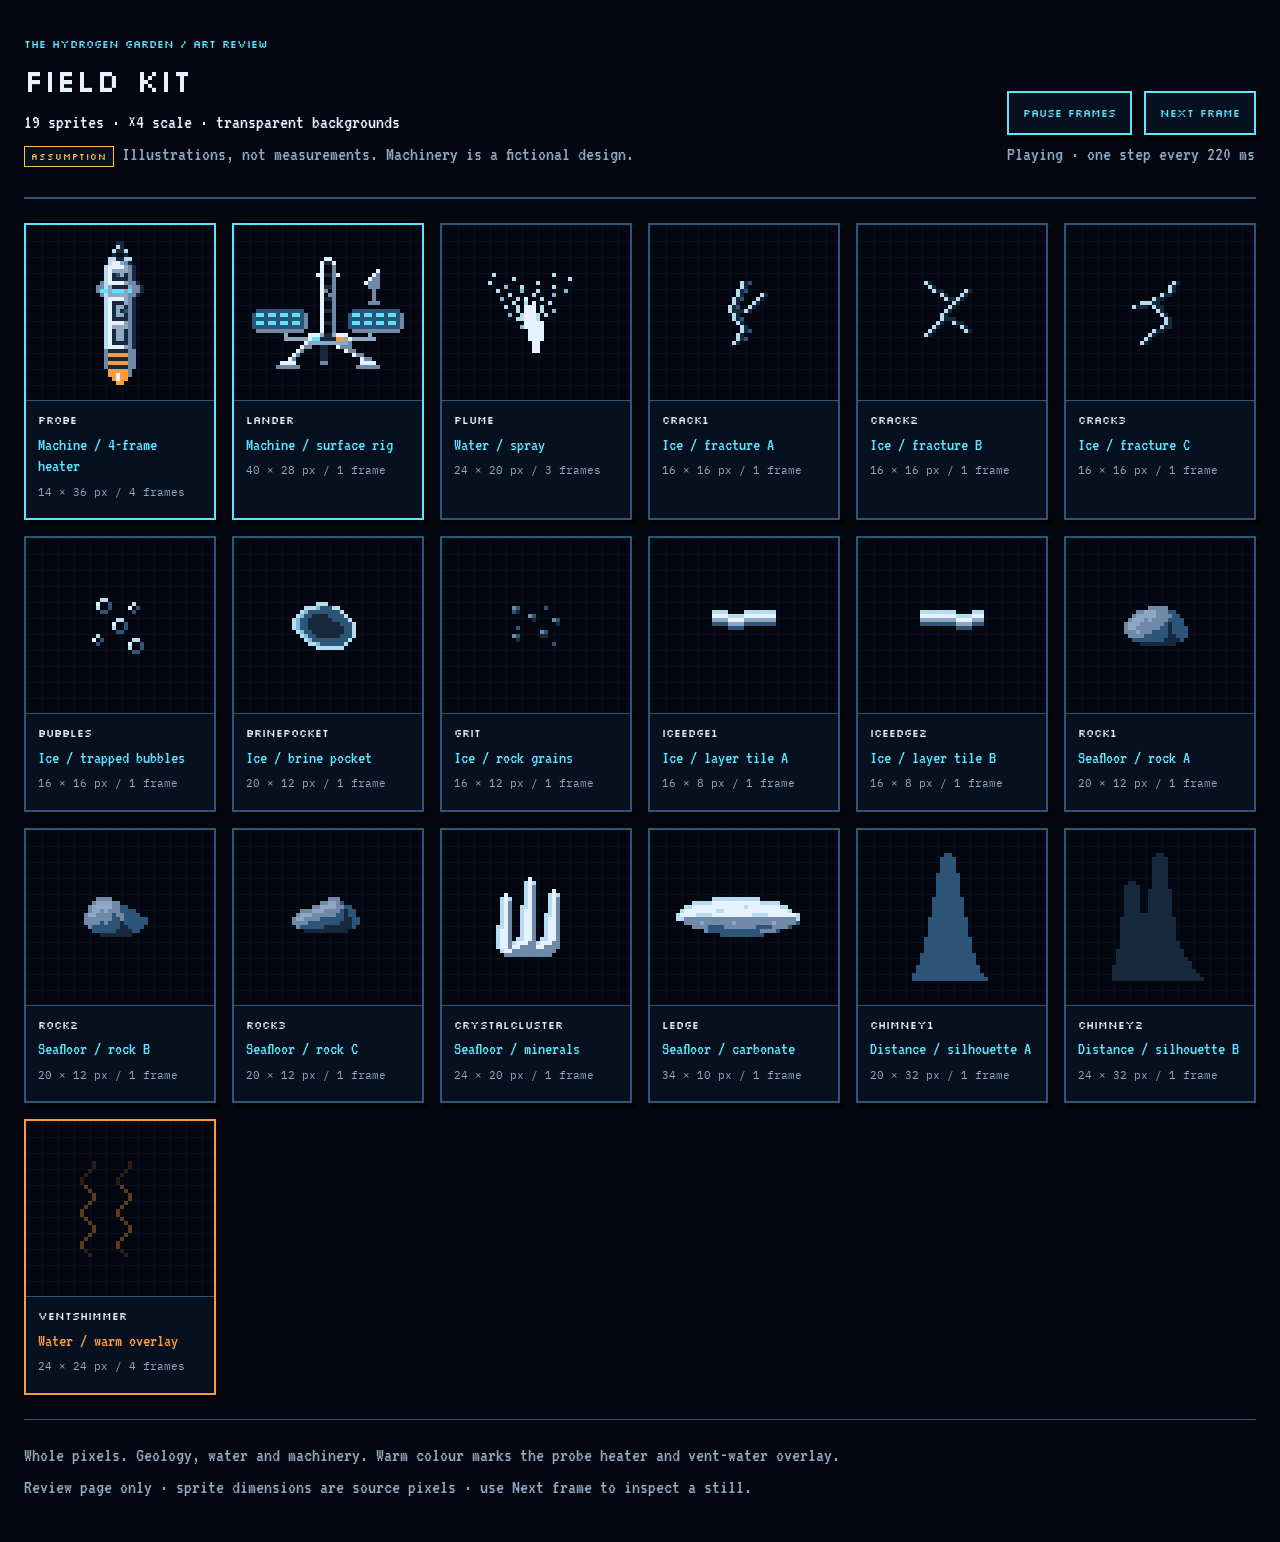
==== docs/sprite-preview.html @ 88d5810c "Add pixel-art sprite library and sprite preview page" ====
<!doctype html>
<html lang="en">
<head>
  <meta charset="utf-8">
  <meta name="viewport" content="width=device-width, initial-scale=1">
  <title>Field kit · Hydrogen Garden sprite review</title>
  <link rel="icon" href="data:,">
  <link rel="preconnect" href="https://fonts.googleapis.com">
  <link rel="preconnect" href="https://fonts.gstatic.com" crossorigin>
  <link href="https://fonts.googleapis.com/css2?family=IBM+Plex+Mono:wght@400;500&family=VT323&family=Silkscreen&display=swap" rel="stylesheet">
  <link rel="stylesheet" href="../css/style.css">
  <style>
    #spritePreview { max-width: 1280px; margin: 0 auto; padding: 36px 24px; color: var(--ink); }
    #spritePreview * { box-sizing: border-box; }
    #spritePreview header { display: flex; justify-content: space-between; gap: 24px; align-items: flex-end; border-bottom: 2px solid var(--line); padding-bottom: 24px; margin-bottom: 24px; }
    #spritePreview .kicker { color: var(--accent); font: 11px/1.5 var(--px); text-transform: uppercase; margin: 0 0 8px; }
    #spritePreview h1 { font: 32px/1.2 var(--px); text-transform: uppercase; margin: 0 0 10px; }
    #spritePreview p { font: 20px/1.3 var(--body); margin: 6px 0; }
    #spritePreview .note { color: var(--muted); }
    #spritePreview .chip { display: inline-block; background: var(--panel-solid); color: var(--assume); border: 1px solid var(--assume); font: 9px/1.5 var(--px); padding: 3px 6px; }
    #spritePreview button { min-height: 44px; padding: 10px 14px; color: var(--accent); background: var(--panel-solid); border: 2px solid var(--accent); box-shadow: var(--shadow-px); font: 11px/1.4 var(--px); cursor: pointer; white-space: nowrap; }
    #spritePreview button:focus-visible { outline: 3px solid var(--assume); outline-offset: 4px; }
    #spritePreview .controls { display: flex; flex-wrap: wrap; gap: 12px; }
    #spritePreview .gallery { display: grid; grid-template-columns: repeat(auto-fit, minmax(190px, 1fr)); gap: 16px; }
    #spritePreview article { min-width: 0; background: var(--panel-solid); border: 2px solid var(--line); box-shadow: var(--shadow-px); }
    #spritePreview article.machine { border-color: var(--accent); }
    #spritePreview article.warm { border-color: var(--vent); }
    #spritePreview .board { height: 176px; display: grid; place-items: center; overflow: hidden; border-bottom: 1px solid var(--line); background-color: var(--bg); background-image: linear-gradient(var(--panel-solid) 1px, transparent 1px), linear-gradient(90deg, var(--panel-solid) 1px, transparent 1px); background-size: 16px 16px; }
    #spritePreview canvas { image-rendering: pixelated; image-rendering: crisp-edges; display: block; }
    #spritePreview .caption { padding: 12px; }
    #spritePreview h2 { font: 11px/1.4 var(--px); color: var(--ink); margin: 0 0 6px; overflow-wrap: anywhere; }
    #spritePreview .meta { font: 11px/1.5 var(--mono); color: var(--muted); }
    #spritePreview .group { font: 18px/1.2 var(--body); color: var(--accent); }
    #spritePreview .warm .group { color: var(--vent); }
    #spritePreview footer { margin-top: 24px; border-top: 1px solid var(--line); padding-top: 16px; }
    #spritePreview #playState { color: var(--muted); }
    @media (max-width: 700px) {
      #spritePreview { padding: 24px 16px; }
      #spritePreview header { flex-direction: column; align-items: flex-start; }
      #spritePreview h1 { font-size: 24px; }
    }
    @media (prefers-reduced-motion: reduce) {
      #spritePreview *, #spritePreview *::before, #spritePreview *::after { animation: none !important; transition: none !important; }
    }
  </style>
</head>
<body>
  <main id="spritePreview">
    <header>
      <div>
        <p class="kicker">The Hydrogen Garden / art review</p>
        <h1>Field kit</h1>
        <p id="inventory">Pixel sprites · ×4 scale · transparent backgrounds</p>
        <p class="note"><span class="chip">Assumption</span> Illustrations, not measurements. Machinery is a fictional design.</p>
      </div>
      <div>
        <div class="controls">
          <button type="button" id="pause" aria-pressed="false">Pause frames</button>
          <button type="button" id="step">Next frame</button>
        </div>
        <p id="playState" role="status">Playing · one step every 220 ms</p>
      </div>
    </header>
    <div class="gallery" id="gallery"></div>
    <footer>
      <p class="note">Whole pixels. Geology, water and machinery. Warm colour marks the probe heater and vent-water overlay.</p>
      <p class="note">Review page only · sprite dimensions are source pixels · use Next frame to inspect a still.</p>
    </footer>
  </main>
  <script src="../js/sprites.js"></script>
  <script>
    (function () {
      'use strict';
      const reduced = matchMedia('(prefers-reduced-motion: reduce)');
      const groups = {
        probe: 'Machine / 4-frame heater', lander: 'Machine / surface rig', plume: 'Water / spray',
        crack1: 'Ice / fracture A', crack2: 'Ice / fracture B', crack3: 'Ice / fracture C',
        bubbles: 'Ice / trapped bubbles', brinePocket: 'Ice / brine pocket', grit: 'Ice / rock grains',
        iceEdge1: 'Ice / layer tile A', iceEdge2: 'Ice / layer tile B', rock1: 'Seafloor / rock A',
        rock2: 'Seafloor / rock B', rock3: 'Seafloor / rock C', crystalCluster: 'Seafloor / minerals',
        ledge: 'Seafloor / carbonate', chimney1: 'Distance / silhouette A', chimney2: 'Distance / silhouette B',
        ventShimmer: 'Water / warm overlay'
      };
      const gallery = document.getElementById('gallery');
      const pause = document.getElementById('pause');
      const state = document.getElementById('playState');
      let frame = 0, timer = 0, paused = reduced.matches;
      const tiles = Sprites.list.map(function (name) {
        const size = Sprites.size(name);
        const card = document.createElement('article');
        if (name === 'probe' || name === 'lander') card.className = 'machine';
        if (name === 'ventShimmer') card.className = 'warm';
        const board = document.createElement('div'); board.className = 'board';
        const canvas = document.createElement('canvas');
        canvas.width = size.w * 4; canvas.height = size.h * 4;
        canvas.setAttribute('role', 'img'); canvas.setAttribute('aria-label', groups[name]);
        board.appendChild(canvas);
        const caption = document.createElement('div'); caption.className = 'caption';
        const heading = document.createElement('h2'); heading.textContent = name;
        const group = document.createElement('p'); group.className = 'group'; group.textContent = groups[name];
        const meta = document.createElement('p'); meta.className = 'meta';
        meta.textContent = size.w + ' × ' + size.h + ' px / ' + size.frames + (size.frames === 1 ? ' frame' : ' frames');
        caption.append(heading, group, meta); card.append(board, caption); gallery.appendChild(card);
        return { name: name, canvas: canvas, ctx: canvas.getContext('2d') };
      });
      document.getElementById('inventory').textContent = Sprites.list.length + ' sprites · ×4 scale · transparent backgrounds';
      function draw() {
        tiles.forEach(function (tile) {
          tile.ctx.clearRect(0, 0, tile.canvas.width, tile.canvas.height);
          Sprites.draw(tile.ctx, tile.name, frame, 0, 0, 4, false);
        });
      }
      function schedule() {
        clearInterval(timer);
        const stopped = paused || reduced.matches;
        pause.setAttribute('aria-pressed', String(stopped));
        pause.textContent = reduced.matches ? 'Reduced motion' : stopped ? 'Play frames' : 'Pause frames';
        pause.disabled = reduced.matches;
        state.textContent = reduced.matches ? 'Reduced motion · manual steps only' : stopped ? 'Paused · frame step ' + frame : 'Playing · one step every 220 ms';
        if (!stopped && !document.hidden) timer = setInterval(function () { frame++; draw(); }, 220);
      }
      pause.addEventListener('click', function () { paused = !paused; schedule(); });
      document.getElementById('step').addEventListener('click', function () { paused = true; frame++; draw(); schedule(); });
      reduced.addEventListener('change', function () { if (reduced.matches) { frame = 0; draw(); } schedule(); });
      document.addEventListener('visibilitychange', schedule);
      draw(); schedule();
    })();
  </script>
</body>
</html>
---- css/style.css ----
/* The Hydrogen Garden: pixel / CRT look */
:root {
  --ink: #e6f2ff;
  --muted: #8ea7c2;
  --dim: #7089a6;              /* passes WCAG AA (>=4.8:1) on every background it is used on */
  --panel: rgba(5, 12, 24, 0.82);
  --panel-solid: #07101e;
  --line: #2c5578;
  --accent: #5de4ff;
  --pink: #ff5d8f;
  --evidence: #4fe0a6;
  --assume: #ffc24d;
  --fiction: #b9a2ff;
  --bg: #04070f;
  --vent: #ff9a3d;              /* warm vent heat / energy (garden only) */
  --vent-glow: rgba(255, 154, 61, 0.35);
  --shadow-px: 4px 4px 0 rgba(0, 0, 0, 0.55);   /* hard pixel drop shadow */
  --px: 'Silkscreen', 'Courier New', monospace;
  --body: 'VT323', 'IBM Plex Mono', ui-monospace, monospace;
  --mono: 'IBM Plex Mono', ui-monospace, 'Courier New', monospace;
  --chamfer: polygon(5px 0, calc(100% - 5px) 0, 100% 5px, 100% calc(100% - 5px), calc(100% - 5px) 100%, 5px 100%, 0 calc(100% - 5px), 0 5px);
}

/* Shared pixel panel: use for any boxed UI (labels, cards, widgets) */
.px-panel {
  background: var(--panel-solid);
  border: 2px solid var(--line);
  box-shadow: var(--shadow-px), inset 0 0 0 2px rgba(255, 255, 255, 0.03);
}

* { box-sizing: border-box; }
html, body { margin: 0; }
body {
  background: var(--bg);
  color: var(--ink);
  font-family: var(--body);
  font-size: 19px;
  line-height: 1.3;
  overflow-x: hidden;
  -webkit-font-smoothing: none;
  font-variant-ligatures: none;   /* Pixelify's "fi" ligature looks like an "A" */
  font-feature-settings: "liga" 0, "calt" 0;
}
button, input, select, textarea { font-variant-ligatures: none; font-feature-settings: "liga" 0, "calt" 0; }
::selection { background: var(--accent); color: var(--bg); }

#scene {
  position: fixed; inset: 0;
  width: 100vw; height: 100vh;
  image-rendering: pixelated;
  image-rendering: crisp-edges;
  z-index: 0;
}
.scanlines {
  position: fixed; inset: 0; pointer-events: none; z-index: 1;
  background:
    repeating-linear-gradient(to bottom, rgba(255,255,255,0.035) 0 1px, transparent 1px 3px),
    radial-gradient(ellipse at center, transparent calc(55% - var(--dk, 0) * 15%), rgba(0,0,0,calc(0.55 + var(--dk, 0) * 0.25)) 100%);
}
/* breakthrough / arrival flash */
.flash { position: fixed; inset: 0; pointer-events: none; z-index: 4; opacity: 0; }
.flash.ice { background: radial-gradient(circle at 50% 42%, rgba(220,248,255,0.85), rgba(93,228,255,0.25) 45%, transparent 75%); animation: flash-out .55s steps(6) both; }
.flash.warm { background: radial-gradient(ellipse at 50% 100%, rgba(255,170,90,0.45), transparent 70%); animation: flash-out 1.2s steps(8) both; }
@keyframes flash-out { 0% { opacity: 1; } 100% { opacity: 0; } }
#scene.pulse { animation: scene-pulse .35s steps(3); }
@keyframes scene-pulse { 0% { transform: scale(1.025); } 100% { transform: none; } }
#spacer { width: 1px; }

/* ---------- world layer (moves with the camera) ---------- */
#world {
  position: fixed; top: 0; left: 0; width: 100%;
  z-index: 2; will-change: transform;
}

/* ---------- hero ---------- */
.hero {
  position: absolute; top: 0; left: 0; right: 0;
  height: 75vh;
  display: flex; flex-direction: column; align-items: center;
  padding: 9vh 16px 0; text-align: center;
}
.hero-kicker {
  font-family: var(--px); font-size: 11px; letter-spacing: 0.18em;
  color: var(--accent); margin: 0 0 10px; text-transform: uppercase;
}
.hero-title {
  font-family: var(--px); font-weight: 400;
  font-size: clamp(30px, 7.4vw, 82px); line-height: 1; margin: 0;
  color: #e4f8ff; text-transform: uppercase; letter-spacing: 0.02em;
  text-shadow: 3px 0 var(--pink), -3px 0 #29d3ff;
}
/* title moment: letters drop in, then the colour split settles and a slow glow pulses */
.hero-title { text-wrap: balance; }
.hero-title .tw { display: inline-block; white-space: nowrap; }
.hero-title .tl {
  display: inline-block;
  animation: tl-drop .5s steps(5) both, tl-glow 3.2s steps(8) 1.6s infinite;
  animation-delay: calc(var(--i) * 45ms), calc(1.6s + var(--i) * 60ms);
}
@keyframes tl-drop {
  0%   { transform: translateY(-0.9em); opacity: 0; text-shadow: 8px 0 var(--pink), -8px 0 #29d3ff; }
  60%  { transform: translateY(0.08em); opacity: 1; }
  100% { transform: none; opacity: 1; text-shadow: 3px 0 var(--pink), -3px 0 #29d3ff; }
}
@keyframes tl-glow {
  0%, 70%, 100% { text-shadow: 3px 0 var(--pink), -3px 0 #29d3ff; }
  80% { text-shadow: 3px 0 var(--pink), -3px 0 #29d3ff, 0 0 18px rgba(93,228,255,0.85); }
}
.hero-kicker { text-wrap: balance; }
.hero-hook {
  font-family: var(--px); font-size: clamp(15px, 2.2vw, 24px); line-height: 1.35; letter-spacing: 0.04em;
  color: var(--ink); text-transform: uppercase; margin: 18px 0 0;
  animation: hook-in .4s steps(4) 1s both;
}
.hero-hook span { color: var(--assume); }
@keyframes hook-in { from { opacity: 0; transform: translateY(6px); } to { opacity: 1; transform: none; } }

/* bobbing scroll cue at the bottom of the hero */
.scroll-cue {
  position: absolute; left: 50%; bottom: -10vh; transform: translateX(-50%);
  display: flex; flex-direction: column; align-items: center; gap: 6px;
  background: none; border: 0; cursor: pointer; padding: 6px 10px; color: var(--accent);
  animation: cue-bob 1.4s steps(2) infinite;
}
.scroll-cue-txt { font-family: var(--px); font-size: 12px; letter-spacing: 0.2em; text-transform: uppercase; }
.scroll-cue-arrows { display: flex; flex-direction: column; align-items: center; gap: 3px; }
.scroll-cue-arrows i {
  width: 14px; height: 7px; display: block; background: var(--accent);
  clip-path: polygon(0 0, 100% 0, 50% 100%);
  animation: cue-blink 1.2s steps(1) infinite;
}
.scroll-cue-arrows i:nth-child(2) { animation-delay: .2s; opacity: .7; }
.scroll-cue-arrows i:nth-child(3) { animation-delay: .4s; opacity: .45; }
@keyframes cue-bob { 50% { transform: translate(-50%, 6px); } }
@keyframes cue-blink { 50% { background: #b8f4ff; } }
.scroll-cue:focus-visible { outline: 2px solid var(--assume); outline-offset: 3px; }

.hero-sub {
  font-family: var(--body); color: var(--ink); opacity: 0.92;
  margin: 18px 0 14px; max-width: 34em; font-size: clamp(19px, 2vw, 23px); line-height: 1.25;
}
.hero-chips {
  list-style: none; display: flex; gap: 8px; flex-wrap: wrap; justify-content: center;
  padding: 0; margin: 0 0 22px;
}
.hero-chips li {
  font-family: var(--px); font-size: 10px; letter-spacing: 0.1em; text-transform: uppercase;
  color: var(--muted); border: 1px solid var(--line); padding: 3px 8px;
}
.hero-note { color: var(--muted); font-size: 18px; margin: 14px 0 0; }
.hero-disclaimer {
  color: var(--dim); font-size: 16px; line-height: 1.2; max-width: 46em; margin: 8px 0 0;
}
.plus {
  display: inline-block; font-family: var(--px); color: var(--bg); background: var(--accent);
  padding: 0 4px; line-height: 1.3;
}

.btn-pixel {
  font-family: var(--px); font-size: clamp(13px, 1.8vw, 17px); letter-spacing: 0.12em;
  text-transform: uppercase; color: var(--ink);
  background: #0c2238;
  border: 2px solid var(--accent);
  padding: 14px 30px; cursor: pointer;
  box-shadow: 4px 4px 0 #0a3a4d, inset 0 -4px 0 rgba(0,0,0,0.35), inset 0 2px 0 rgba(255,255,255,0.12);
  transition: background .1s, transform .08s steps(2), box-shadow .08s steps(2);
}
.btn-pixel:hover { background: #12324f; }
.btn-pixel:active { transform: translate(4px, 4px); box-shadow: 0 0 0 #0a3a4d, inset 0 4px 0 rgba(0,0,0,0.35); }
#beginBtn { animation: btn-bob 1.6s steps(2) infinite; }
@keyframes btn-bob { 50% { transform: translateY(-3px); } }
#beginBtn:active { animation: none; }
.btn-pixel:focus-visible, .marker-btn:focus-visible, .hud-link:focus-visible, .tick:focus-visible, .card-close:focus-visible {
  outline: 2px solid var(--assume); outline-offset: 3px;
}

/* ---------- depth markers ---------- */
.marker {
  position: absolute; transform: translateY(-50%);
  max-width: min(40vw, 380px);
}
.marker.left  { left: max(16px, 4vw); }
.marker.right { right: calc(3vw + 112px); text-align: right; }
.marker.center { left: 50%; transform: translate(-50%, 0); text-align: center; max-width: min(80vw, 520px); }

.marker-btn, .marker-txt {
  display: inline-flex; align-items: center; gap: 10px;
  font: inherit; font-size: 19px; line-height: 1.15; color: var(--ink); text-align: inherit;
  background: rgba(5, 12, 24, 0.9);
  border: 2px solid var(--line);
  box-shadow: var(--shadow-px);
  padding: 7px 12px;
}
.marker-btn { cursor: pointer; transition: border-color .1s, background .1s, transform .08s steps(2), box-shadow .08s steps(2); }
.marker-btn:hover { border-color: var(--accent); background: #0b1d33; transform: translate(-2px, -2px); box-shadow: 6px 6px 0 rgba(0,0,0,0.55); }
.marker-btn:active { transform: translate(2px, 2px); box-shadow: 2px 2px 0 rgba(0,0,0,0.55); }
.marker-btn:hover .tag-plus, .marker-btn:focus-visible .tag-plus { animation: plus-wiggle .4s steps(4) infinite; }
.marker-btn:focus-visible { border-color: var(--assume); transform: translate(-2px, -2px); box-shadow: 6px 6px 0 rgba(0,0,0,0.55); }
@keyframes plus-wiggle { 25% { transform: rotate(-12deg) scale(1.15); } 75% { transform: rotate(12deg) scale(1.15); } }
.marker-btn.is-seen { border-color: #1d3a57; }
.marker-btn.is-seen .tag-plus { background: var(--dim); animation: none; }
.marker.right .marker-btn { flex-direction: row-reverse; }

.marker .rule { display: none; }
.marker .tag-plus {
  flex: none; font-family: var(--px); font-size: 11px; line-height: 1;
  color: var(--bg); background: var(--accent); padding: 3px 5px 2px;
  box-shadow: 2px 2px 0 #0a3a4d;
  animation: plus-blink 1.2s steps(1) infinite;
}
@keyframes plus-blink { 50% { background: #b8f4ff; } }
.marker.zone .marker-btn, .marker.zone .marker-txt {
  font-family: var(--px); font-size: clamp(12px, 1.5vw, 16px); letter-spacing: 0.06em;
  color: var(--accent); text-transform: uppercase; line-height: 1.35;
  border-color: var(--accent); background: rgba(4, 16, 30, 0.94);
}
.marker.level .marker-btn { border-color: var(--pink); }
.marker.level .lv {
  flex: none; font-family: var(--px); font-size: 10px; letter-spacing: 0.08em;
  color: #2a0b16; background: var(--pink); padding: 3px 6px 2px;
  box-shadow: 2px 2px 0 #5a1730;
}

/* ---------- end section ---------- */
.end { position: absolute; left: 0; right: 0; padding: 0 16px 10vh; }
.end-panel {
  max-width: 860px; margin: 0 auto;
  background: rgba(5, 11, 22, 0.96);
  border: 2px solid var(--accent);
  box-shadow: 8px 8px 0 rgba(0,0,0,0.6), 0 0 0 2px #04070f;
  padding: clamp(18px, 4vw, 40px);
}
.end-title {
  font-family: var(--px); font-weight: 400; text-transform: uppercase; color: var(--accent);
  font-size: clamp(20px, 3.4vw, 32px); margin: 0 0 8px; line-height: 1.15;
}
.end h3 {
  font-family: var(--px); font-weight: 400; font-size: 13px; letter-spacing: 0.1em;
  text-transform: uppercase; color: var(--assume); margin: 26px 0 8px;
}
.end-lead { color: var(--muted); margin: 0 0 12px; }
.end ul, .end ol { padding-left: 1.2em; margin: 0; }
.end li { margin: 0 0 6px; }
.end-cols { display: grid; grid-template-columns: 1fr 1fr; gap: 8px 28px; }
.flow {
  list-style: none; padding: 0 !important; display: flex; flex-wrap: wrap; gap: 6px; align-items: stretch;
}
.flow li {
  display: flex; flex-direction: column; gap: 2px;
  border: 1px solid var(--line); padding: 6px 10px; margin: 0 !important; position: relative;
}
.flow li:not(:last-child)::after {
  content: "→"; position: absolute; right: -14px; top: 50%; transform: translateY(-50%);
  color: var(--accent); z-index: 1;
}
.flow li:not(:last-child) { margin-right: 10px !important; }
.flow-k { font-family: var(--px); font-size: 9px; letter-spacing: 0.1em; color: var(--pink); text-transform: uppercase; }
.sources li { font-family: var(--mono); font-size: 12.5px; color: #c9d8ea; }
.sources a, .card a { color: var(--accent); word-break: break-word; }
.src-type {
  font-family: var(--px); font-size: 9px; letter-spacing: 0.08em; text-transform: uppercase;
  border: 1px solid var(--dim); color: var(--muted); padding: 1px 5px; margin-left: 6px; white-space: nowrap;
}
.small { font-size: 16px; color: var(--muted); }
#topBtn { margin-top: 24px; }

/* ---------- HUD ---------- */
#hud { position: fixed; inset: 0; pointer-events: none; z-index: 5; transition: opacity .4s; }
#hud.is-hidden { opacity: 0; }
#hud .hud-gauges, #hud .ruler { transition: opacity .3s; }
#hud.at-end .hud-gauges, #hud.at-end .ruler { opacity: 0; pointer-events: none; }
#hud.at-end .tick { pointer-events: none; }
#hud.is-hidden * { pointer-events: none !important; }
.hud-box {
  position: absolute; pointer-events: auto;
  background: var(--panel); border: 2px solid var(--line);
  box-shadow: var(--shadow-px), inset 0 0 0 2px rgba(255,255,255,0.03);
  padding: 8px 12px;
}
.hud-label {
  display: block; font-family: var(--px); font-size: 9px; letter-spacing: 0.16em;
  text-transform: uppercase; color: var(--muted);
}
.hud-depth { top: 14px; left: 14px; min-width: 150px; }
.hud-value { display: block; font-family: var(--px); font-size: 24px; color: var(--accent); line-height: 1.15; }
.hud-zone { display: block; font-family: var(--px); font-size: 10px; letter-spacing: 0.08em; color: var(--pink); text-transform: uppercase; }
.hud-link {
  top: 14px; right: 14px; font-family: var(--px); font-size: 11px; letter-spacing: 0.12em;
  text-transform: uppercase; color: var(--ink); text-decoration: none;
}
.hud-link:hover { border-color: var(--accent); }
.hud-found { top: 14px; right: 130px; padding: 6px 12px; pointer-events: none; }
.found-val { display: block; font-family: var(--px); font-size: 16px; color: var(--muted); line-height: 1.1; }
.found-val b { font-weight: 400; color: var(--assume); }
.found-bar { display: block; height: 4px; margin-top: 4px; background: #0d1d30; border: 1px solid #1d3a57; }
.found-bar i { display: block; height: 100%; width: 0; background: var(--assume); transition: width .3s steps(4); }
.hud-found.all .found-bar i { background: var(--evidence); }
.hud-found.bump { animation: found-bump .3s steps(3); }

/* microscope prompt shown when you reach the garden */
.scope-hint {
  position: absolute; left: 50%; bottom: 104px; transform: translateX(-50%);
  pointer-events: auto; cursor: pointer; max-width: calc(100vw - 32px);
  font: inherit; font-size: 19px; line-height: 1.2; color: var(--bg);
  background: var(--accent); border: 2px solid #b8f4ff; padding: 8px 14px;
  box-shadow: 4px 4px 0 #0a3a4d; animation: hint-in .3s steps(3) both, hint-bob 1.4s steps(2) .3s infinite;
}
.scope-hint[hidden] { display: none; }
.scope-hint:hover { background: #b8f4ff; }
.scope-hint:focus-visible { outline: 2px solid var(--assume); outline-offset: 3px; }
@keyframes hint-in { from { opacity: 0; transform: translate(-50%, 10px); } to { opacity: 1; transform: translate(-50%, 0); } }
@keyframes hint-bob { 50% { transform: translate(-50%, -4px); } }

/* end screen: discoveries + what you missed */
.discoveries { margin: 24px 0 8px; padding: 16px 18px; }
.discoveries h3 { margin-top: 0 !important; }
.disc-n { color: var(--ink); margin-left: 8px; }
.disc-head { margin: 4px 0 10px; color: var(--accent); cursor: pointer; width: fit-content; }
.disc-head::marker { color: var(--assume); }
.disc-head:focus-visible { outline: 2px solid var(--assume); outline-offset: 2px; }
.missed.none-left .disc-head { color: var(--evidence); cursor: default; list-style: none; }
.missed-list { display: flex; flex-wrap: wrap; gap: 8px; }
.missed-btn {
  font: inherit; font-size: 17px; line-height: 1.15; color: var(--ink); cursor: pointer; text-align: left;
  background: #0b1d33; border: 2px dashed var(--line); padding: 5px 10px;
}
.missed-btn::before { content: "? "; color: var(--assume); }
.missed-btn:hover { border-color: var(--accent); border-style: solid; }
.missed-btn:focus-visible { outline: 2px solid var(--assume); outline-offset: 2px; }
.hud-found.all { border-color: var(--evidence); }
.hud-found.all .found-val b { color: var(--evidence); }
@keyframes found-bump { 50% { transform: translateY(-4px) scale(1.08); border-color: var(--assume); } }

.hud-gauges {
  bottom: 14px; left: 14px; display: grid; grid-template-columns: repeat(3, minmax(110px, 1fr)); gap: 14px;
}
.gauge-val { display: block; font-family: var(--px); font-size: 14px; color: var(--ink); white-space: nowrap; }
.gauge-bar { display: block; height: 6px; background: #0d1d30; margin: 4px 0 3px; border: 1px solid #1d3a57; }
.gauge-bar i { display: block; height: 100%; width: 0; background: var(--accent); }
#tempBar { background: linear-gradient(90deg, #5d9dff, #ffb15d); }
#lightBar { background: #ffe58a; }
.gauge-sub { display: block; font-size: 15px; line-height: 1.1; color: var(--muted); white-space: nowrap; }

.ruler { position: absolute; top: 76px; bottom: 120px; right: 18px; width: 120px; pointer-events: none; }
.ruler-track { position: absolute; right: 0; top: 0; bottom: 0; width: 4px; background: #0d1d30; border: 1px solid #1d3a57; }
.ruler-track i { position: absolute; left: 0; right: 0; top: 0; height: 0; background: rgba(93,228,255,0.35); }
.ruler-track b {
  position: absolute; right: -6px; width: 14px; height: 6px; background: var(--pink);
  transform: translateY(-50%); top: 0;
}
.tick {
  position: absolute; right: 10px; transform: translateY(-50%);
  pointer-events: auto; cursor: pointer;
  font-family: var(--px); font-size: 9px; letter-spacing: 0.08em; text-transform: uppercase;
  color: var(--muted); background: rgba(4, 8, 16, 0.78); border: 0; padding: 3px 5px 2px; white-space: nowrap;
}
.tick::after { content: " —"; color: var(--dim); }
.tick:hover { color: var(--accent); }

/* ---------- science card ---------- */
.card {
  position: fixed; z-index: 10; right: 16px; top: 50%; transform: translateY(-50%);
  width: min(470px, calc(100vw - 32px)); max-height: min(80vh, 740px); overflow-y: auto;
  background: var(--panel-solid); border: 2px solid var(--accent);
  padding: 0 20px 20px;
  box-shadow: 6px 6px 0 rgba(0,0,0,0.6), 0 0 0 2px #04070f, 0 0 40px rgba(93,228,255,0.15);
  animation: card-pop .22s steps(4) both;
  scrollbar-color: var(--line) transparent; scrollbar-width: thin;
}
@keyframes card-pop {
  from { transform: translateY(-50%) scale(0.85); opacity: 0; }
  to   { transform: translateY(-50%) scale(1); opacity: 1; }
}
.card[hidden] { display: none; }
.card-head {
  position: sticky; top: 0; z-index: 1;
  display: flex; justify-content: space-between; align-items: center; gap: 10px;
  margin: 0 -20px; padding: 10px 12px 10px 20px;
  background: repeating-linear-gradient(90deg, #0d2a40 0 4px, #0b2438 4px 8px);
  border-bottom: 2px solid var(--accent);
}
.card-tags { display: flex; gap: 6px; flex-wrap: wrap; }
.chip {
  font-family: var(--px); font-size: 9px; letter-spacing: 0.1em; text-transform: uppercase;
  padding: 3px 7px 2px; color: #04110b;
}
.chip.evidence { background: var(--evidence); }
.chip.assumption { background: var(--assume); color: #1d1300; }
.chip.fiction { background: var(--fiction); color: #120a2a; }
.card-close {
  font: 14px var(--px); color: var(--ink); background: #3a1424; border: 2px solid var(--pink);
  width: 32px; height: 32px; cursor: pointer; flex: none; box-shadow: 2px 2px 0 #000;
}
.card-close:hover { background: var(--pink); color: var(--bg); }
.card-close:active { transform: translate(2px, 2px); box-shadow: none; }
.card-title { font-family: var(--px); font-weight: 400; font-size: 18px; line-height: 1.25; color: var(--accent); margin: 14px 0 10px; text-transform: uppercase; }
.card-body { font-size: 20px; line-height: 1.3; }
.card-body p, .card-sec li { max-width: 62ch; }
.term { font-weight: 400; color: #ffffff; background: rgba(93,228,255,0.14); padding: 0 3px; box-shadow: inset 0 -2px 0 rgba(93,228,255,0.55); }
.card-sec h4 { font-size: 11px !important; }
.end-lead, .end-cols li, .end-panel > p, .disc-head { max-width: 68ch; }   /* not Codex's widgets */
.card-body p { margin: 0 0 10px; }
.card-body .eq {
  font-family: var(--mono); font-weight: 600; text-align: center; color: var(--ink);
  border: 1px dashed var(--line); padding: 8px; background: #0a1628;
}
.card-sec { margin-top: 14px; padding-left: 10px; border-left: 3px solid; }
.card-sec.ev { border-color: var(--evidence); }
.card-sec.as { border-color: var(--assume); }
.card-sec h4 { font-family: var(--px); font-weight: 400; font-size: 10px; letter-spacing: 0.12em; text-transform: uppercase; margin: 0 0 6px; }
.card-sec.ev h4 { color: var(--evidence); }
.card-sec.as h4 { color: var(--assume); }
.card-sec ul { margin: 0; padding-left: 1.1em; }
.card-sec li { margin-bottom: 4px; font-size: 19px; line-height: 1.25; }
.card-src { margin-top: 14px; font-size: 17px; color: var(--muted); }
.card-src li { font-family: var(--mono); font-size: 12px; }
.card-src ol { padding-left: 1.2em; margin: 4px 0 0; }

.coins { margin: 6px 0 12px; display: grid; gap: 6px; }
.coin-row { display: grid; grid-template-columns: 112px 1fr 64px; align-items: center; gap: 8px; font-size: 17px; }
.coin-bar { height: 10px; background: #0d1d30; border: 1px solid #1d3a57; }
.coin-bar i { display: block; height: 100%; min-width: 2px; background: var(--assume); }
.coin-n { text-align: right; font-family: var(--px); font-size: 11px; color: var(--assume); }
.coin-note { font-size: 16px; color: var(--muted); margin: -4px 0 10px; }

/* checkpoint pop-up */
.toast {
  position: absolute; top: 18%; left: 50%; transform: translateX(-50%);
  display: flex; flex-direction: column; align-items: center; gap: 2px;
  background: rgba(4, 12, 22, 0.92); border: 2px solid var(--evidence);
  box-shadow: var(--shadow-px); padding: 8px 18px 10px; text-align: center; pointer-events: none;
}
.toast[hidden] { display: none; }
.toast.show { animation: toast-in 2.2s steps(1) both, toast-pop .2s steps(3); }
.toast-k { font-family: var(--px); font-size: 9px; letter-spacing: 0.18em; text-transform: uppercase; color: var(--evidence); }
.toast-k::before { content: "✓ "; }
.toast-main { font-family: var(--px); font-size: 18px; color: var(--ink); text-transform: uppercase; letter-spacing: 0.06em; }
.toast-sub { font-size: 18px; color: var(--muted); line-height: 1; }
@keyframes toast-pop { from { transform: translate(-50%, 8px) scale(0.9); } to { transform: translate(-50%, 0); } }
@keyframes toast-in { 0%, 85% { opacity: 1; } 90% { opacity: 0.5; } 100% { opacity: 0; } }

.btn-link {
  margin-top: 14px; background: none; border: 0; cursor: pointer; padding: 4px 6px;
  font: inherit; font-size: 18px; color: var(--accent); text-decoration: underline dashed; text-underline-offset: 4px;
}
.btn-link:hover { color: #b8f4ff; }
.btn-link[hidden] { display: none; }
.btn-link:focus-visible { outline: 2px solid var(--assume); outline-offset: 3px; }

/* ---------- microscope ---------- */
body.over-creature { cursor: zoom-in; }
.btn-small { font-size: 11px; padding: 9px 14px; letter-spacing: 0.08em; }
.scope-open { display: block; margin: 0 0 14px; }
.scope {
  position: fixed; inset: 0; z-index: 20;
  display: grid; place-items: center; padding: 16px;
  background: rgba(2, 4, 10, 0.72);
  background-image: radial-gradient(rgba(93,228,255,0.06) 1px, transparent 1px);
  background-size: 6px 6px;
}
.scope[hidden] { display: none; }
.scope-box {
  width: min(860px, 100%); max-height: calc(100vh - 32px); overflow-y: auto;
  border-color: var(--accent); padding: 0 22px 22px;
  box-shadow: 8px 8px 0 rgba(0,0,0,0.6), 0 0 0 2px #04070f;
}
.scope.is-open .scope-box { animation: scope-in .25s steps(5) both; }
@keyframes scope-in { from { transform: scale(0.8); opacity: 0; } to { transform: none; opacity: 1; } }
.scope-head {
  display: flex; justify-content: space-between; align-items: center;
  margin: 0 -22px 18px; padding: 10px 12px 10px 22px;
  background: repeating-linear-gradient(90deg, #0d2a40 0 4px, #0b2438 4px 8px);
  border-bottom: 2px solid var(--accent);
}
.scope-kicker { font-family: var(--px); font-size: 11px; letter-spacing: 0.12em; text-transform: uppercase; color: var(--accent); }
.scope-grid { display: grid; grid-template-columns: auto 1fr; gap: 26px; align-items: start; }
.scope-lens-wrap { text-align: center; }
.scope-lens {
  width: 360px; height: 360px; border-radius: 50%; overflow: hidden; position: relative;
  border: 6px solid #2a3b4f;
  box-shadow: 0 0 0 4px #121c28, 0 0 0 8px #3d5670, 6px 10px 0 8px rgba(0,0,0,0.5);
}
.scope-lens::after {          /* glass glare + edge vignette */
  content: ""; position: absolute; inset: 0; border-radius: 50%; pointer-events: none;
  background:
    radial-gradient(ellipse 14% 6% at 28% 18%, rgba(255,255,255,0.07) 0 60%, transparent 61%),
    radial-gradient(circle, transparent 62%, rgba(0,0,0,0.55) 100%);
}
.scope-lens canvas { width: 100%; height: 100%; display: block; image-rendering: pixelated; image-rendering: crisp-edges; }
.scope-scale { font-size: 16px; color: var(--muted); margin: 14px 0 0; max-width: 360px; }
.scope-name { font-family: var(--px); font-weight: 400; font-size: 26px; color: var(--accent); text-transform: uppercase; margin: 0 0 10px; line-height: 1.1; }
.scope-lines { margin: 14px 0 0; padding-left: 1.1em; font-size: 20px; line-height: 1.25; }
.scope-lines li { margin-bottom: 8px; }
.scope-eq {
  font-family: var(--mono); font-weight: 600; text-align: center; font-size: 15px;
  border: 1px dashed var(--line); padding: 8px; background: #0a1628; margin: 6px 0 0;
}
.scope-legend { list-style: none; padding: 0; margin: 14px 0 18px; display: flex; flex-wrap: wrap; gap: 6px 18px; font-size: 18px; color: var(--muted); }
.scope-legend li { display: flex; align-items: center; gap: 8px; }
.sw { width: 12px; height: 12px; display: inline-block; box-shadow: 2px 2px 0 #000; }
.sw-h2 { background: #5de4ff; }
.sw-ch4 { background: transparent; border: 2px solid #e6f2ff; }
.sw-cil { background: #ffb3c6; }
.sw-food { background: #4fe0a6; }
.sw-spine { background: #f2ecff; }
.sw-shell { background: repeating-linear-gradient(90deg, #b7a2ff 0 3px, #8f78db 3px 6px); }

@media (max-width: 760px) {
  .scope { padding: 0; align-items: end; }
  .scope-box { max-height: 92vh; padding: 0 16px 20px; border-width: 2px 0 0; }
  .scope.is-open .scope-box { animation: sheet-up .22s steps(4) both; }
  .scope-head { margin: 0 -16px 14px; padding: 8px 10px 8px 16px; }
  .scope-grid { grid-template-columns: 1fr; gap: 14px; }
  .scope-lens { width: min(62vw, 260px); height: min(62vw, 260px); margin: 0 auto; }
  .scope-scale { margin: 10px auto 0; font-size: 15px; }
  .scope-name { font-size: 20px; }
  .scope-lines { font-size: 18px; }
}

/* ---------- small screens ---------- */
@media (max-width: 700px) {
  body { font-size: 18px; }
  .hero { padding-top: 6vh; }
  .hero-chips { display: none; }
  .hero-hook { margin-top: 14px; }
  .hero-sub { margin: 12px 0 14px; }
  .scroll-cue { bottom: -4vh; }
  .marker, .marker.left, .marker.right { max-width: calc(100vw - 56px); }
  .marker.left { left: 12px; }
  .marker.right { right: 12px; }
  .marker .rule { display: none; }
  .marker-btn, .marker-txt { font-size: 18px; padding: 6px 10px; gap: 8px; box-shadow: 3px 3px 0 rgba(0,0,0,0.55); }
  .marker.zone .marker-btn, .marker.zone .marker-txt { font-size: 12px; }
  .hud-depth { top: 8px; left: 8px; min-width: 0; padding: 5px 9px; }
  .hud-value { font-size: 17px; }
  .hud-link { top: 8px; right: 8px; font-size: 10px; padding: 6px 9px; }
  .hud-found { top: 44px; right: 8px; padding: 4px 8px; }
  /* On phones the end panel is full width, so the top HUD boxes would cover its text */
  #hud .hud-depth, #hud .hud-link, #hud .hud-found { transition: opacity .3s; }
  #hud.at-end .hud-depth, #hud.at-end .hud-link, #hud.at-end .hud-found { opacity: 0; pointer-events: none; }
  .hud-found .hud-label { display: none; }
  .found-val { font-size: 12px; }
  .found-val::before { content: "★ "; color: var(--assume); }
  .scope-hint { bottom: 70px; font-size: 17px; width: max-content; }
  .hud-gauges { left: 8px; right: 8px; bottom: 8px; grid-template-columns: repeat(3, 1fr); gap: 8px; padding: 5px 9px; }
  .gauge-val { font-size: 11px; }
  .gauge-bar { margin: 3px 0 0; height: 5px; }
  .gauge-sub { display: none; }
  .ruler { display: none; }
  .end-cols { grid-template-columns: 1fr; }
  .card {
    right: 0; left: 0; top: auto; bottom: 0; transform: none; width: 100%; max-height: 74vh;
    border-width: 2px 0 0; padding: 0 16px 24px;
    animation: sheet-up .22s steps(4) both;
  }
  .card-head { margin: 0 -16px; padding: 8px 10px 8px 16px; }
  .card-body { font-size: 19px; }
  .coin-row { grid-template-columns: 92px 1fr 52px; }
}
@keyframes sheet-up { from { transform: translateY(40%); opacity: 0; } to { transform: none; opacity: 1; } }

@media (prefers-reduced-motion: reduce) {
  *, *::before, *::after { transition: none !important; animation: none !important; }
}
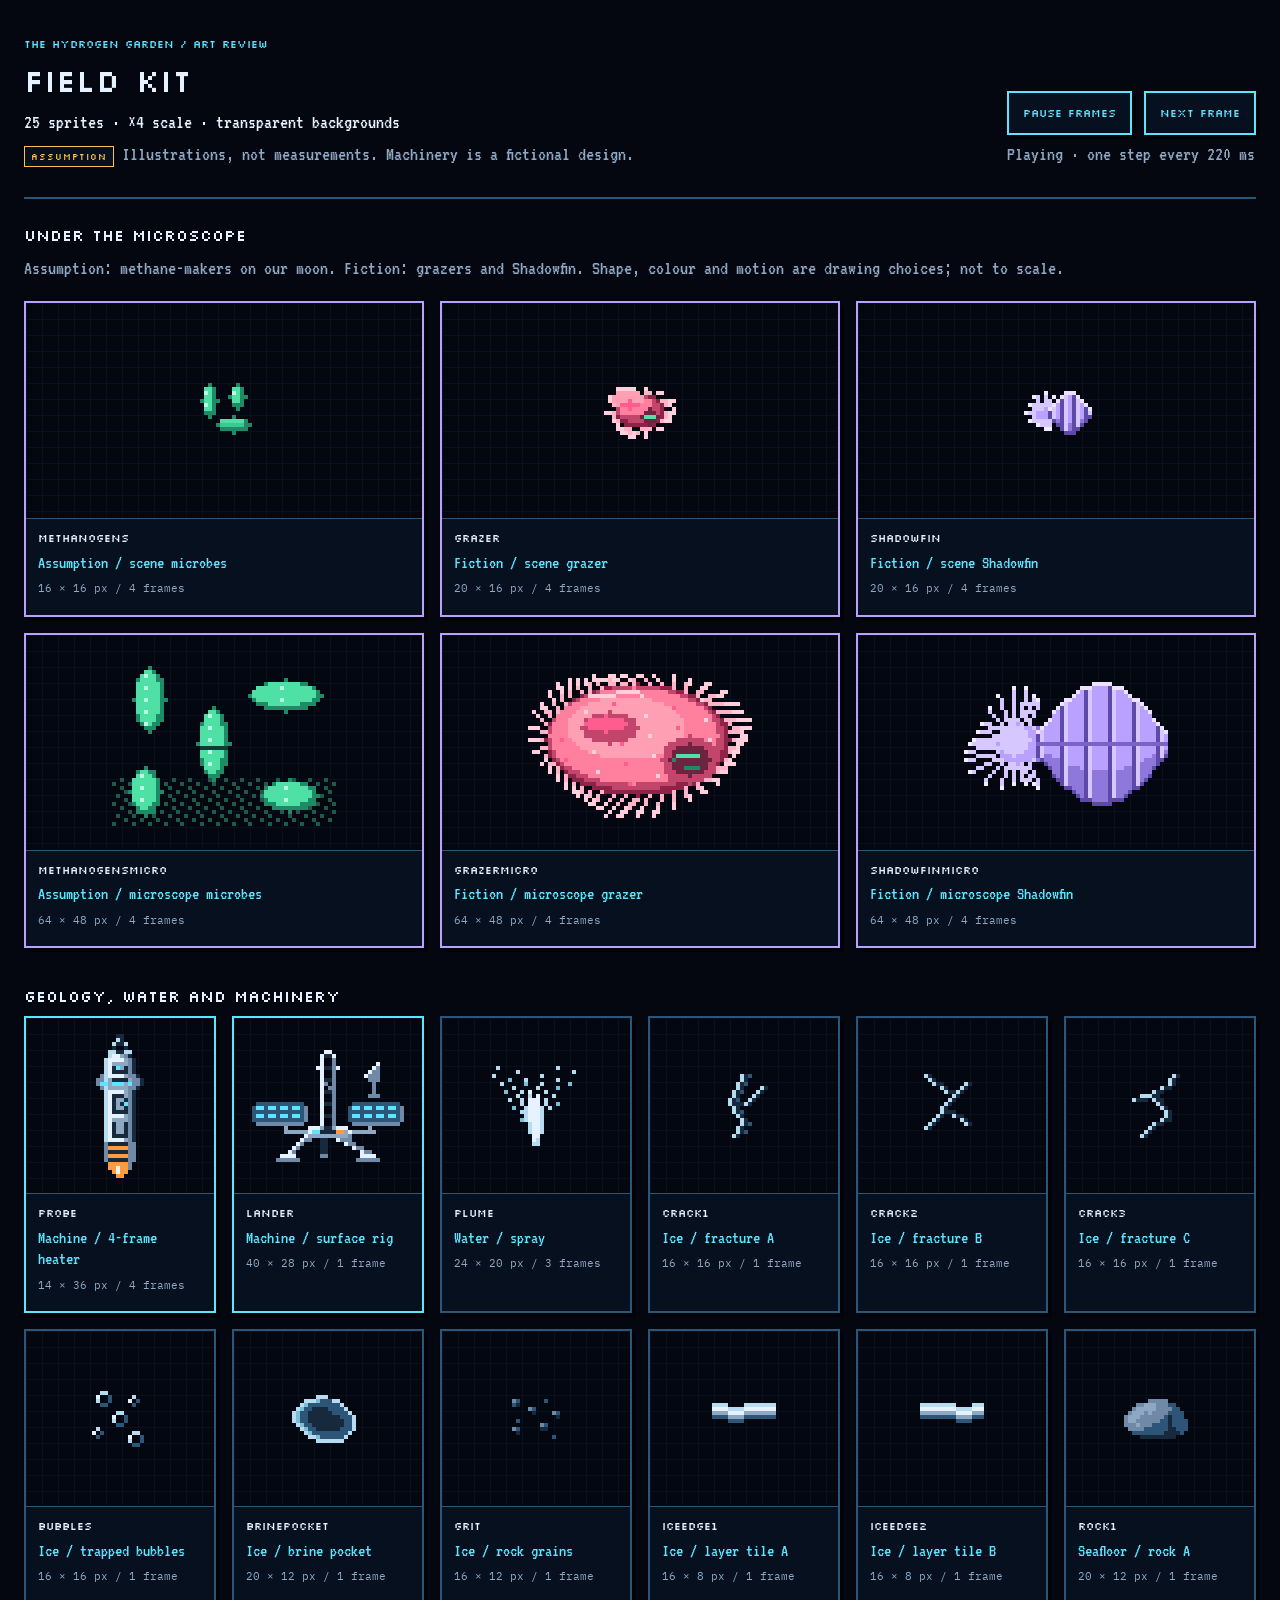
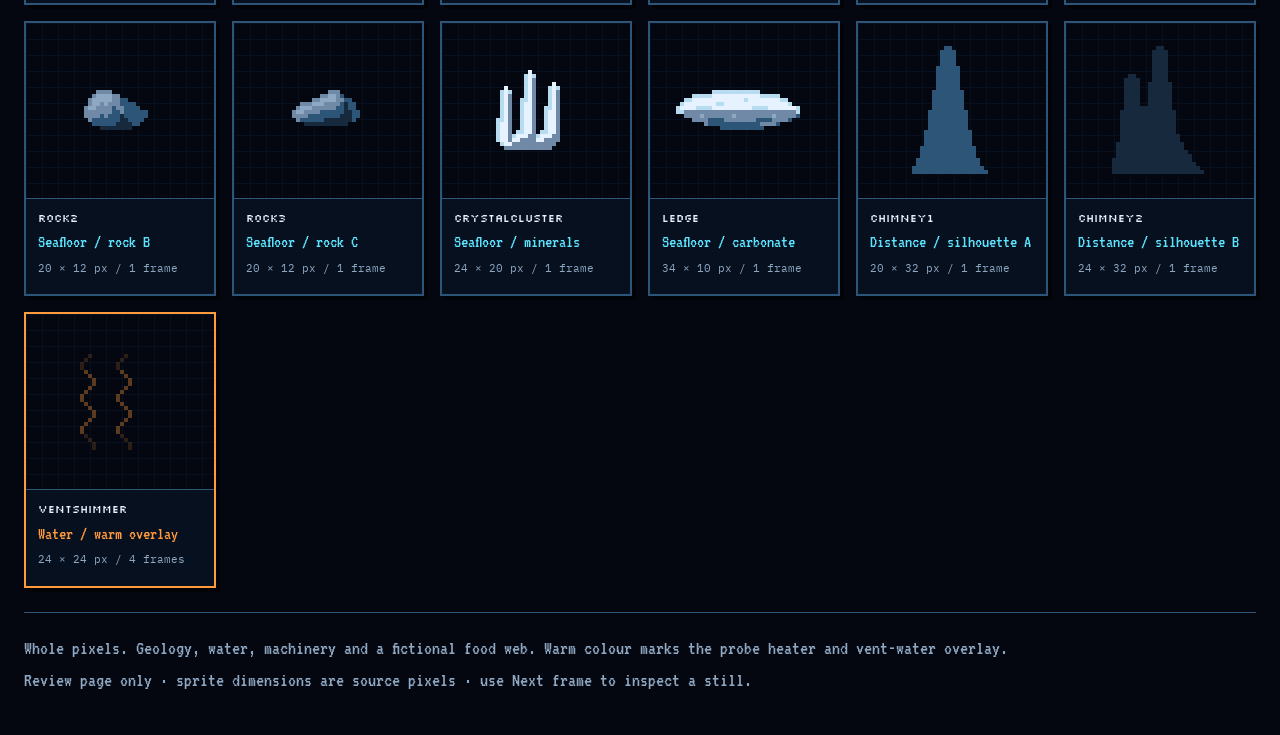
==== commit 76d4a90c: "Creature sprites and quiz result saving/copy for the user test" ====
--- a/docs/sprite-preview.html
+++ b/docs/sprite-preview.html
@@ -32,9 +32,17 @@
     #spritePreview .meta { font: 11px/1.5 var(--mono); color: var(--muted); }
     #spritePreview .group { font: 18px/1.2 var(--body); color: var(--accent); }
     #spritePreview .warm .group { color: var(--vent); }
+    #spritePreview .creature-gallery { display: grid; grid-template-columns: repeat(3, minmax(0, 1fr)); gap: 16px; margin: 20px 0 36px; }
+    #spritePreview .creature-gallery .board { height: 216px; }
+    #spritePreview .creature-gallery article { border-color: var(--fiction); }
+    #spritePreview .section-title { font: 16px/1.5 var(--px); margin: 24px 0 8px; }
     #spritePreview footer { margin-top: 24px; border-top: 1px solid var(--line); padding-top: 16px; }
     #spritePreview #playState { color: var(--muted); }
+    @media (max-width: 1000px) {
+      #spritePreview .creature-gallery { grid-template-columns: repeat(2, minmax(0, 1fr)); }
+    }
     @media (max-width: 700px) {
+      #spritePreview .creature-gallery { grid-template-columns: 1fr; }
       #spritePreview { padding: 24px 16px; }
       #spritePreview header { flex-direction: column; align-items: flex-start; }
       #spritePreview h1 { font-size: 24px; }
@@ -61,9 +69,13 @@
         <p id="playState" role="status">Playing · one step every 220 ms</p>
       </div>
     </header>
+    <h2 class="section-title">Under the microscope</h2>
+    <p class="note">Assumption: methane-makers on our moon. Fiction: grazers and Shadowfin. Shape, colour and motion are drawing choices; not to scale.</p>
+    <div class="creature-gallery" id="creatures"></div>
+    <h2 class="section-title">Geology, water and machinery</h2>
     <div class="gallery" id="gallery"></div>
     <footer>
-      <p class="note">Whole pixels. Geology, water and machinery. Warm colour marks the probe heater and vent-water overlay.</p>
+      <p class="note">Whole pixels. Geology, water, machinery and a fictional food web. Warm colour marks the probe heater and vent-water overlay.</p>
       <p class="note">Review page only · sprite dimensions are source pixels · use Next frame to inspect a still.</p>
     </footer>
   </main>
@@ -79,9 +91,13 @@
         iceEdge1: 'Ice / layer tile A', iceEdge2: 'Ice / layer tile B', rock1: 'Seafloor / rock A',
         rock2: 'Seafloor / rock B', rock3: 'Seafloor / rock C', crystalCluster: 'Seafloor / minerals',
         ledge: 'Seafloor / carbonate', chimney1: 'Distance / silhouette A', chimney2: 'Distance / silhouette B',
-        ventShimmer: 'Water / warm overlay'
+        ventShimmer: 'Water / warm overlay',
+        methanogens: 'Assumption / scene microbes', grazer: 'Fiction / scene grazer', shadowfin: 'Fiction / scene Shadowfin',
+        methanogensMicro: 'Assumption / microscope microbes', grazerMicro: 'Fiction / microscope grazer', shadowfinMicro: 'Fiction / microscope Shadowfin'
       };
       const gallery = document.getElementById('gallery');
+      const creatures = document.getElementById('creatures');
+      const creatureNames = ['methanogens', 'grazer', 'shadowfin', 'methanogensMicro', 'grazerMicro', 'shadowfinMicro'];
       const pause = document.getElementById('pause');
       const state = document.getElementById('playState');
       let frame = 0, timer = 0, paused = reduced.matches;
@@ -100,7 +116,7 @@
         const group = document.createElement('p'); group.className = 'group'; group.textContent = groups[name];
         const meta = document.createElement('p'); meta.className = 'meta';
         meta.textContent = size.w + ' × ' + size.h + ' px / ' + size.frames + (size.frames === 1 ? ' frame' : ' frames');
-        caption.append(heading, group, meta); card.append(board, caption); gallery.appendChild(card);
+        caption.append(heading, group, meta); card.append(board, caption); (creatureNames.includes(name) ? creatures : gallery).appendChild(card);
         return { name: name, canvas: canvas, ctx: canvas.getContext('2d') };
       });
       document.getElementById('inventory').textContent = Sprites.list.length + ' sprites · ×4 scale · transparent backgrounds';
